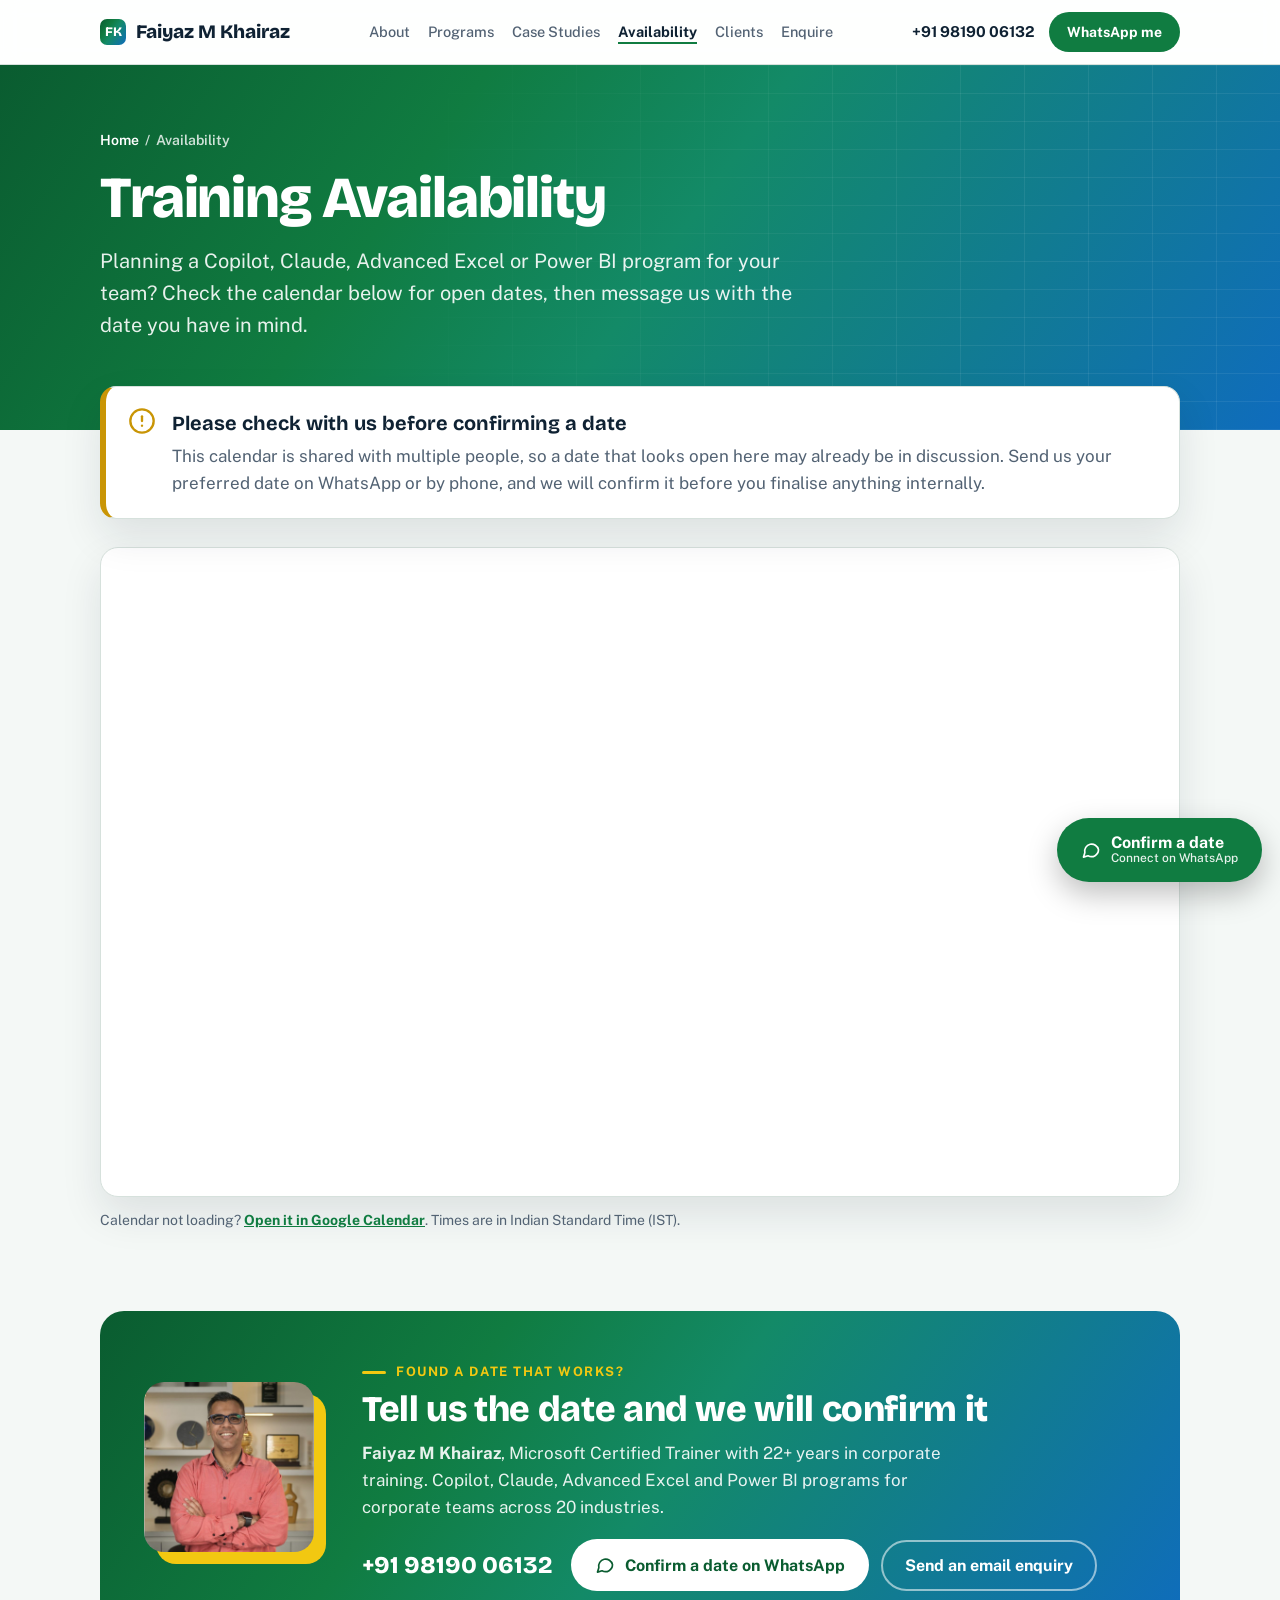
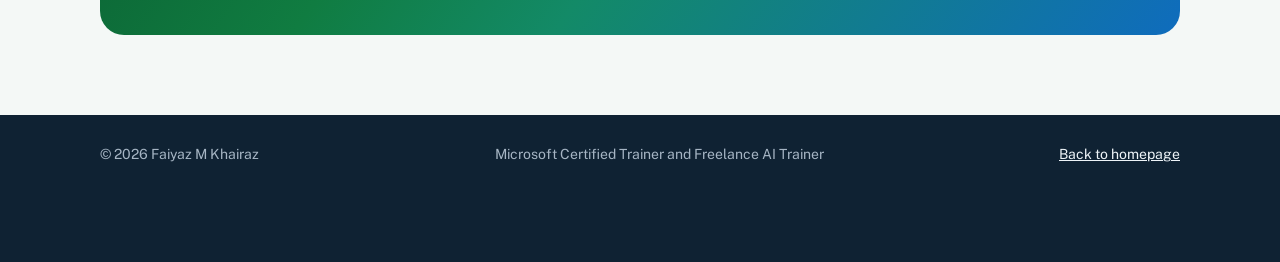
==== availability/index.html @ cca5ac5b "Add Training Availability page with embedded Google Calendar" ====
<!doctype html>
<html lang="en">
<head>
<meta charset="utf-8">
<meta name="viewport" content="width=device-width, initial-scale=1, viewport-fit=cover">
<title>Training Availability Calendar | Faiyaz M Khairaz</title>
<meta name="description" content="Check Faiyaz M Khairaz's training calendar for open dates for Copilot, Claude, Advanced Excel and Power BI corporate training, then confirm the date with us before finalising.">
<link rel="canonical" href="https://faiyazkhairaz.com/availability/">
<meta name="author" content="Faiyaz M Khairaz">
<meta name="theme-color" content="#107C41">
<meta property="og:type" content="website">
<meta property="og:site_name" content="Faiyaz M Khairaz">
<meta property="og:title" content="Training Availability Calendar | Faiyaz M Khairaz">
<meta property="og:description" content="See open dates for corporate training with Faiyaz M Khairaz, then confirm with us before finalising.">
<meta property="og:url" content="https://faiyazkhairaz.com/availability/">
<meta property="og:image" content="https://faiyazkhairaz.com/assets/img/og-image.jpg">
<meta property="og:locale" content="en_IN">
<meta name="twitter:card" content="summary_large_image">
<meta name="twitter:image" content="https://faiyazkhairaz.com/assets/img/og-image.jpg">
<link rel="icon" href="../assets/img/favicon.png">
<link rel="apple-touch-icon" href="../assets/img/favicon.png">
<link rel="preconnect" href="https://fonts.googleapis.com">
<link rel="preconnect" href="https://fonts.gstatic.com" crossorigin>
<link rel="stylesheet" href="https://fonts.googleapis.com/css2?family=Bricolage+Grotesque:opsz,wght@12..96,400;12..96,600;12..96,700;12..96,800&family=Public+Sans:wght@400;500;600;700&display=swap">
<link rel="stylesheet" href="../case-studies/case-studies.css">
<style>
/* Availability page only */
.notice{display:flex;gap:16px;align-items:flex-start;margin-top:-44px;position:relative;z-index:2;background:var(--surface);border:1px solid var(--line);border-left:6px solid var(--gold);border-radius:16px;padding:20px 22px;box-shadow:0 18px 40px color-mix(in srgb,var(--ink) 10%,transparent)}
.notice svg{flex:none;width:28px;height:28px;color:var(--gold)}
.notice b{display:block;font-family:var(--display);font-size:20px;margin-bottom:4px}
.notice p{color:var(--muted)}
.cal{margin-top:28px;background:#FFFFFF;border:1px solid var(--line);border-radius:18px;overflow:hidden;box-shadow:0 18px 40px color-mix(in srgb,var(--ink) 10%,transparent)}
.cal iframe{display:block;width:100%;height:clamp(520px,72vh,720px);border:0}
.cal-alt{margin-top:12px;font-size:14px;color:var(--muted)}
.cal-alt a{color:var(--green);font-weight:700}
</style>
</head>
<body>
<header class="top">
  <div class="wrap">
    <a class="mark" href="../index.html"><i>FK</i>Faiyaz M Khairaz</a>
    <nav class="nav" aria-label="Sections">
      <a href="../index.html#about">About</a>
      <a href="../index.html#programs">Programs</a>
      <a href="../case-studies/index.html">Case Studies</a>
      <a href="index.html" aria-current="page">Availability</a>
      <a href="../index.html#clients">Clients</a>
      <a href="../index.html#enquiry">Enquire</a>
    </nav>
    <div class="top-cta"><a class="tel" href="tel:+919819006132">+91 98190 06132</a><a class="btn btn-green" href="https://wa.me/919819006132?text=Hi%20Faiyaz%2C%20I%20checked%20your%20availability%20calendar%20and%20would%20like%20to%20confirm%20a%20training%20date." target="_blank" rel="noopener">WhatsApp me</a></div>
  </div>
</header>

<main>
<section class="cs-hero">
  <div class="wrap">
    <div>
      <nav class="crumbs" aria-label="Breadcrumb"><a href="../index.html">Home</a><span aria-hidden="true">/</span><span>Availability</span></nav>
      <h1>Training Availability</h1>
      <p class="intro">Planning a Copilot, Claude, Advanced Excel or Power BI program for your team? Check the calendar below for open dates, then message us with the date you have in mind.</p>
    </div>
  </div>
</section>

<section style="padding-top:0">
  <div class="wrap">
    <div class="notice" role="note">
      <svg viewBox="0 0 24 24" fill="none" stroke="currentColor" stroke-width="2" stroke-linecap="round" stroke-linejoin="round" aria-hidden="true"><circle cx="12" cy="12" r="10"/><path d="M12 8v4"/><path d="M12 16h.01"/></svg>
      <div>
        <b>Please check with us before confirming a date</b>
        <p>This calendar is shared with multiple people, so a date that looks open here may already be in discussion. Send us your preferred date on WhatsApp or by phone, and we will confirm it before you finalise anything internally.</p>
      </div>
    </div>

    <div class="cal">
      <iframe id="gcal" title="Faiyaz M Khairaz training calendar" loading="lazy"
        src="https://calendar.google.com/calendar/embed?src=1q6n3rqcsvnal63nr944qm4htc%40group.calendar.google.com&amp;ctz=Asia%2FKolkata&amp;mode=MONTH&amp;showTitle=0&amp;showPrint=0&amp;showCalendars=0&amp;showTz=0&amp;wkst=2"></iframe>
    </div>
    <p class="cal-alt">Calendar not loading? <a href="https://calendar.google.com/calendar/embed?src=1q6n3rqcsvnal63nr944qm4htc%40group.calendar.google.com&amp;ctz=Asia%2FKolkata" target="_blank" rel="noopener">Open it in Google Calendar</a>. Times are in Indian Standard Time (IST).</p>
  </div>
</section>

<section style="padding-top:0">
  <div class="wrap">
    <div class="cta">
      <div class="ph"><img src="../assets/img/faiyaz-m-khairaz-corporate-trainer.jpg" alt="Faiyaz M Khairaz" width="170" height="170"></div>
      <div>
        <span class="eyebrow">Found a date that works?</span>
        <h2>Tell us the date and we will confirm it</h2>
        <p><b>Faiyaz M Khairaz</b>, Microsoft Certified Trainer with 22+ years in corporate training. Copilot, Claude, Advanced Excel and Power BI programs for corporate teams across 20 industries.</p>
        <div class="row">
          <a class="phone" href="tel:+919819006132">+91 98190 06132</a>
          <a class="btn btn-white" href="https://wa.me/919819006132?text=Hi%20Faiyaz%2C%20I%20checked%20your%20availability%20calendar%20and%20would%20like%20to%20confirm%20a%20training%20date%3A%20" target="_blank" rel="noopener"><svg viewBox="0 0 24 24" fill="none" stroke="currentColor" stroke-width="2" stroke-linecap="round" stroke-linejoin="round" aria-hidden="true"><path d="M21 11.5a8.4 8.4 0 0 1-12.5 7.4L3 20.5l1.6-5.3A8.4 8.4 0 1 1 21 11.5z"/></svg>Confirm a date on WhatsApp</a>
          <a class="btn btn-outline-white" href="../index.html#enquiry">Send an email enquiry</a>
        </div>
      </div>
    </div>
  </div>
</section>
</main>

<footer>
  <div class="wrap">
    <span>&copy; 2026 Faiyaz M Khairaz</span>
    <span>Microsoft Certified Trainer and Freelance AI Trainer</span>
    <a href="../index.html">Back to homepage</a>
  </div>
</footer>
<a class="btn btn-green float" href="https://wa.me/919819006132?text=Hi%20Faiyaz%2C%20I%20checked%20your%20availability%20calendar%20and%20would%20like%20to%20confirm%20a%20training%20date%3A%20" target="_blank" rel="noopener"><svg viewBox="0 0 24 24" fill="none" stroke="currentColor" stroke-width="2" stroke-linecap="round" stroke-linejoin="round" aria-hidden="true"><path d="M21 11.5a8.4 8.4 0 0 1-12.5 7.4L3 20.5l1.6-5.3A8.4 8.4 0 1 1 21 11.5z"/></svg><span class="fl"><b>Confirm a date</b><small>Connect on WhatsApp</small></span></a>
<script>
// On phones the month grid is cramped, so show the agenda (list) view instead.
(function(){
  var f=document.getElementById('gcal');
  if(f && window.matchMedia('(max-width:640px)').matches){ f.src=f.src.replace('mode=MONTH','mode=AGENDA'); }
})();
</script>
</body>
</html>
---- case-studies/case-studies.css ----
/* Case studies for faiyazkhairaz.com. Same tokens, type and buttons as the homepage. */
:root{
  --ground:#F4F8F6; --surface:#FFFFFF; --ink:#0F2233; --muted:#526273; --line:#D6E1DC;
  --green:#107C41; --green-2:#21A366; --blue:#0F6CBD; --sky:#2899F5; --gold:#C99505; --gold-bright:#F2C811; --violet:#6A4FD0;
  --tint-green:#E3F3EA; --tint-blue:#E3EFFA; --tint-gold:#FBF2D3; --tint-violet:#ECE8FA;
  --hero:linear-gradient(125deg,#0A5C30 0%,#107C41 32%,#138A67 52%,#0F6CBD 100%);
  --band:#0F2233; --band-ink:#EEF4F8; --band-muted:#A6B5C4; --on-accent:#FFFFFF;
  --display:"Bricolage Grotesque","Avenir Next","Segoe UI",system-ui,sans-serif;
  --body:"Public Sans","Segoe UI",system-ui,-apple-system,sans-serif;
  --w:1160px;
}
@media (prefers-color-scheme: dark){:root:not([data-theme="light"]){
  --ground:#0B1520; --surface:#122030; --ink:#EAF2F7; --muted:#A3B3C2; --line:#24384A;
  --green:#2DBB72; --green-2:#3FD08A; --blue:#4BA3F0; --sky:#6DB8F7; --gold:#F2C811; --violet:#A28CF5;
  --tint-green:#123426; --tint-blue:#11283F; --tint-gold:#33290C; --tint-violet:#241D45;
  --band:#060D15; --on-accent:#06140C; color-scheme:dark}}
:root[data-theme="dark"]{
  --ground:#0B1520; --surface:#122030; --ink:#EAF2F7; --muted:#A3B3C2; --line:#24384A;
  --green:#2DBB72; --green-2:#3FD08A; --blue:#4BA3F0; --sky:#6DB8F7; --gold:#F2C811; --violet:#A28CF5;
  --tint-green:#123426; --tint-blue:#11283F; --tint-gold:#33290C; --tint-violet:#241D45;
  --band:#060D15; --on-accent:#06140C; color-scheme:dark}

*{box-sizing:border-box}
[hidden]{display:none!important}
html{scroll-behavior:smooth}
@media (prefers-reduced-motion: reduce){html{scroll-behavior:auto}*{transition:none!important}}
body{margin:0;background:var(--ground);color:var(--ink);font-family:var(--body);font-size:17px;line-height:1.6;-webkit-font-smoothing:antialiased}
.wrap{max-width:var(--w);margin:0 auto;padding-inline:clamp(16px,4vw,40px)}
h1,h2,h3{font-family:var(--display);line-height:1.08;margin:0;text-wrap:balance;letter-spacing:-0.01em}
h2{font-size:clamp(28px,3.6vw,40px);font-weight:800}
h3{font-size:20px;font-weight:700}
p{margin:0}
a{color:inherit}
img{max-width:100%;display:block}
:focus-visible{outline:3px solid var(--gold-bright);outline-offset:3px;border-radius:6px}
section{padding-block:clamp(48px,7vw,80px)}
.lead{color:var(--muted);max-width:62ch;font-size:18px}
.alt{background:var(--surface);border-block:1px solid var(--line)}
.eyebrow{display:inline-flex;align-items:center;gap:10px;font-size:13px;font-weight:700;letter-spacing:.12em;text-transform:uppercase;color:var(--green)}
.eyebrow::before{content:"";width:24px;height:3px;border-radius:2px;background:currentColor}

.btn{display:inline-flex;align-items:center;justify-content:center;gap:10px;font-family:var(--body);font-weight:700;font-size:16px;text-decoration:none;padding:14px 22px;border-radius:999px;border:2px solid transparent;cursor:pointer;transition:transform .15s ease,box-shadow .15s ease;line-height:1.2;min-height:48px}
.btn:hover{transform:translateY(-1px)}
.btn svg{width:20px;height:20px;flex:none}
.btn-green{background:var(--green);color:var(--on-accent)}
.btn-white{background:#FFFFFF;color:#0A5C30}
.btn-outline-white{border-color:rgba(255,255,255,.55);color:#FFFFFF;background:transparent}
.btn-outline-white:hover{border-color:#FFFFFF}
.btn-ghost{border-color:var(--line);color:var(--ink);background:var(--surface)}
.btn-ghost:hover{border-color:var(--ink)}

/* Header (as on the homepage) */
.top{position:sticky;top:0;z-index:40;background:color-mix(in srgb,var(--surface) 90%,transparent);backdrop-filter:blur(10px);border-bottom:1px solid var(--line)}
.top .wrap{display:flex;align-items:center;justify-content:space-between;gap:16px;padding-block:12px}
.mark{font-family:var(--display);font-weight:800;font-size:19px;text-decoration:none;white-space:nowrap;display:flex;align-items:center;gap:10px}
.mark i{width:26px;height:26px;border-radius:7px;background:var(--hero);display:inline-grid;place-items:center;color:#fff;font-style:normal;font-size:13px;font-weight:800}
.nav{display:flex;gap:18px;font-size:14.5px;font-weight:500}
.nav a{text-decoration:none;color:var(--muted);white-space:nowrap}
.nav a:hover,.nav a[aria-current="page"]{color:var(--ink)}
.nav a[aria-current="page"]{font-weight:700;box-shadow:inset 0 -2px 0 var(--green)}
.top-cta{display:flex;align-items:center;gap:14px}
.tel{font-weight:700;font-size:15px;text-decoration:none;color:var(--ink);white-space:nowrap}
.top .btn{padding:9px 16px;font-size:14px;min-height:40px}
@media (max-width:900px){.nav{display:none}}
@media (max-width:520px){.tel{display:none}}

/* Hero band */
.cs-hero{background:var(--hero);color:#fff;position:relative;overflow:hidden;padding-block:clamp(36px,5vw,64px) clamp(64px,7vw,96px)}
.cs-hero::before{content:"";position:absolute;inset:0;background-image:linear-gradient(rgba(255,255,255,.07) 1px,transparent 1px),linear-gradient(90deg,rgba(255,255,255,.07) 1px,transparent 1px);background-size:64px 28px;mask-image:linear-gradient(100deg,transparent 30%,#000 75%);pointer-events:none}
.cs-hero .wrap{position:relative;display:grid;grid-template-columns:minmax(0,1fr) auto;gap:24px 48px;align-items:center}
.crumbs{display:flex;flex-wrap:wrap;gap:6px;font-size:14px;font-weight:600;color:rgba(255,255,255,.8);margin-bottom:18px}
.crumbs a{color:#fff;text-decoration:none}
.crumbs a:hover{text-decoration:underline}
.tags{display:flex;flex-wrap:wrap;gap:8px;margin-bottom:16px}
.tag{display:inline-flex;align-items:center;gap:6px;padding:5px 12px;border-radius:999px;font-size:13px;font-weight:700;letter-spacing:.04em;background:rgba(255,255,255,.14);border:1px solid rgba(255,255,255,.28);color:#fff}
.tag.gold{background:var(--gold-bright);border-color:transparent;color:#2A2000}
.cs-hero h1{font-size:clamp(34px,5vw,58px);font-weight:800;letter-spacing:-0.02em;line-height:1.02;max-width:20ch}
.cs-hero .intro{margin-top:16px;font-size:clamp(17px,1.8vw,20px);color:rgba(255,255,255,.9);max-width:58ch}
.conf{display:inline-flex;align-items:center;gap:10px;margin-top:22px;padding:9px 14px;border-radius:12px;background:rgba(6,20,12,.28);border:1px solid rgba(255,255,255,.25);font-weight:600;font-size:15px}
.conf svg{flex:none;color:var(--gold-bright)}
.prod{margin:0;display:flex;flex-direction:column;align-items:center;gap:10px}
.prod img{width:clamp(130px,15vw,200px);height:auto;filter:drop-shadow(0 18px 36px rgba(0,0,0,.3))}
.prod figcaption{font-size:13px;font-weight:700;letter-spacing:.1em;text-transform:uppercase;color:rgba(255,255,255,.9)}
@media (max-width:760px){.cs-hero .wrap{grid-template-columns:1fr}.prod{order:-1;flex-direction:row}.prod img{width:52px}.prod figcaption{font-size:12px}}

/* Key numbers */
.facts{display:grid;grid-template-columns:repeat(auto-fit,minmax(180px,1fr));gap:14px;margin-top:-44px;position:relative;z-index:2}
.fact{background:var(--surface);border:1px solid var(--line);border-radius:14px;padding:18px 20px;box-shadow:0 18px 40px color-mix(in srgb,var(--ink) 10%,transparent)}
.fact b{display:block;font-family:var(--display);font-size:clamp(26px,3vw,34px);font-weight:800;letter-spacing:-0.02em;line-height:1.05;color:var(--green);font-variant-numeric:tabular-nums}
.fact span{display:block;margin-top:4px;font-size:15px;color:var(--muted);line-height:1.35}

/* In-page video */
.video-wrap{margin-top:32px}
.video{position:relative;aspect-ratio:16/9;border-radius:18px;overflow:hidden;background:var(--band);box-shadow:0 18px 40px color-mix(in srgb,var(--ink) 14%,transparent)}
.video button{all:unset;cursor:pointer;position:absolute;inset:0;display:block}
.video img{width:100%;height:100%;object-fit:cover}
.video .play{position:absolute;left:50%;top:50%;transform:translate(-50%,-50%);width:88px;height:88px;border-radius:50%;background:var(--gold-bright);display:grid;place-items:center;box-shadow:0 14px 40px rgba(0,0,0,.35);transition:transform .2s}
.video .play::before{content:"";margin-left:7px;border-style:solid;border-width:17px 0 17px 28px;border-color:transparent transparent transparent #2A2000}
.video button:hover .play,.video button:focus-visible .play{transform:translate(-50%,-50%) scale(1.08)}
.video .label{position:absolute;left:18px;top:16px;padding:6px 12px;border-radius:999px;background:rgba(6,13,21,.75);color:#fff;font-weight:700;font-size:14px}
.video iframe{position:absolute;inset:0;width:100%;height:100%;border:0}
@media (max-width:640px){.video .play{width:64px;height:64px}.video .play::before{border-width:12px 0 12px 20px}}

/* Content blocks */
.split{display:grid;grid-template-columns:minmax(0,.9fr) minmax(0,1.1fr);gap:24px 56px;align-items:start}
.split h2{margin-top:10px}
.split ul{margin:0;padding-left:20px;display:grid;gap:12px}
.split p+p{margin-top:12px}
@media (max-width:860px){.split{grid-template-columns:1fr}}
.sec-head{display:grid;gap:12px;margin-bottom:28px}

.steps{display:grid;grid-template-columns:repeat(auto-fit,minmax(230px,1fr));gap:16px;list-style:none;padding:0;margin:0;counter-reset:s}
.steps li{background:var(--surface);border:1px solid var(--line);border-radius:16px;padding:22px;counter-increment:s}
.steps li::before{content:counter(s,decimal-leading-zero);display:block;font-family:var(--display);font-weight:800;font-size:28px;color:var(--green);margin-bottom:6px}
.steps h3{font-size:18px;margin-bottom:6px}
.steps p{color:var(--muted);font-size:15px}

.depts{display:grid;grid-template-columns:repeat(auto-fit,minmax(240px,1fr));gap:16px}
.dept{--pc:var(--green);--pt:var(--tint-green);background:var(--surface);border:1px solid var(--line);border-top:6px solid var(--pc);border-radius:16px;padding:22px;display:flex;flex-direction:column;gap:12px}
.dept[data-c="blue"]{--pc:var(--blue);--pt:var(--tint-blue)}
.dept[data-c="violet"]{--pc:var(--violet);--pt:var(--tint-violet)}
.dept[data-c="gold"]{--pc:var(--gold);--pt:var(--tint-gold)}
.dept .ic{width:44px;height:44px;border-radius:12px;display:grid;place-items:center;background:var(--pt);color:var(--pc)}
.dept ul{margin:0;padding-left:18px;display:grid;gap:8px;font-size:15.5px}
.across{margin-top:16px;border-radius:16px;padding:18px 22px;background:var(--band);color:var(--band-ink);display:flex;gap:14px;align-items:center}
.across svg{flex:none;color:var(--gold-bright)}
.across b{color:#fff}

.lic{display:grid;grid-template-columns:repeat(auto-fit,minmax(280px,1fr));gap:16px}
.lic > div{background:var(--surface);border:1px solid var(--line);border-radius:16px;padding:24px}
.lic .chip{display:inline-block;font-size:12px;font-weight:800;letter-spacing:.08em;text-transform:uppercase;padding:4px 10px;border-radius:999px;background:var(--tint-green);color:var(--green);margin-bottom:10px}
.lic .prem .chip{background:var(--gold-bright);color:#2A2000}
.lic h3{margin-bottom:8px}
.lic ul{margin:0;padding-left:18px;display:grid;gap:8px}

.gal{display:grid;grid-template-columns:repeat(auto-fit,minmax(230px,1fr));gap:12px}
.gal img{width:100%;height:auto;aspect-ratio:4/3;object-fit:cover;border-radius:14px}

.wins{display:grid;grid-template-columns:repeat(auto-fit,minmax(230px,1fr));gap:16px;list-style:none;padding:0;margin:0}
.wins li{background:var(--surface);border:1px solid var(--line);border-left:4px solid var(--green);border-radius:12px;padding:16px 18px}
.wins b{display:block;margin-bottom:2px}
.wins span{color:var(--muted);font-size:15px}

/* Contact block */
.cta{background:var(--hero);color:#fff;border-radius:24px;padding:clamp(24px,4vw,44px);display:grid;grid-template-columns:auto minmax(0,1fr);gap:24px 36px;align-items:center}
.cta .ph{position:relative;margin:0 12px 12px 0}
.cta .ph::before{content:"";position:absolute;inset:12px -12px -12px 12px;background:var(--gold-bright);border-radius:20px}
.cta .ph img{position:relative;width:170px;height:170px;object-fit:cover;border-radius:20px}
.cta h2{font-size:clamp(26px,3.2vw,36px);margin:8px 0 10px}
.cta p{color:rgba(255,255,255,.9);max-width:58ch;margin-bottom:18px}
.cta .eyebrow{color:var(--gold-bright)}
.cta .row{display:flex;flex-wrap:wrap;gap:12px;align-items:center}
.cta .phone{font-family:var(--display);font-weight:800;font-size:24px;color:#fff;text-decoration:none;margin-right:6px}
@media (max-width:640px){.cta{grid-template-columns:1fr}.cta .ph img{width:120px;height:120px}}

/* Case study cards (listing page and homepage) */
.filters{display:flex;flex-wrap:wrap;gap:8px;margin-bottom:12px}
.filters button{appearance:none;font:inherit;font-size:14px;font-weight:600;padding:8px 14px;border-radius:999px;border:1px solid var(--line);background:var(--surface);color:var(--ink);cursor:pointer;min-height:40px}
.filters button[aria-pressed="true"]{background:var(--green);border-color:var(--green);color:var(--on-accent)}
.filters .lbl{align-self:center;font-size:13px;font-weight:700;letter-spacing:.08em;text-transform:uppercase;color:var(--muted);margin-right:4px}
.cards{display:grid;grid-template-columns:repeat(auto-fill,minmax(320px,1fr));gap:20px;margin-top:24px}
.card{display:flex;flex-direction:column;background:var(--surface);border:1px solid var(--line);border-radius:18px;overflow:hidden;text-decoration:none;transition:transform .15s ease,box-shadow .15s ease}
.card:hover{transform:translateY(-3px);box-shadow:0 14px 30px color-mix(in srgb,var(--ink) 12%,transparent)}
.card img{width:100%;height:auto;aspect-ratio:16/9;object-fit:cover}
.card .in{padding:18px 20px 20px;display:flex;flex-direction:column;gap:8px;flex:1}
.card .kind{display:flex;align-items:center;gap:8px;font-size:12px;font-weight:800;letter-spacing:.1em;text-transform:uppercase;color:var(--green)}
.card .kind img{width:20px;height:auto;aspect-ratio:auto}
.card h3{font-size:20px}
.card p{color:var(--muted);font-size:15px}
.card .meta{margin-top:auto;padding-top:12px;border-top:1px solid var(--line);display:flex;flex-wrap:wrap;gap:6px 14px;font-size:13.5px;font-weight:600;color:var(--muted)}
.card .go{color:var(--green);font-weight:700}
.empty{margin-top:24px;color:var(--muted)}

footer{background:var(--band);color:var(--band-muted);font-size:14px;padding-block:28px 96px}
footer .wrap{display:flex;flex-wrap:wrap;gap:8px 24px;justify-content:space-between}
footer a{color:var(--band-ink)}
.float{position:fixed;right:18px;bottom:18px;z-index:50;box-shadow:0 12px 30px rgba(0,0,0,.25)}
.float .fl{display:flex;flex-direction:column;line-height:1.15;text-align:left}
.float small{font-weight:500;font-size:12px;opacity:.9}
@media (max-width:520px){.float .fl small{display:none}}
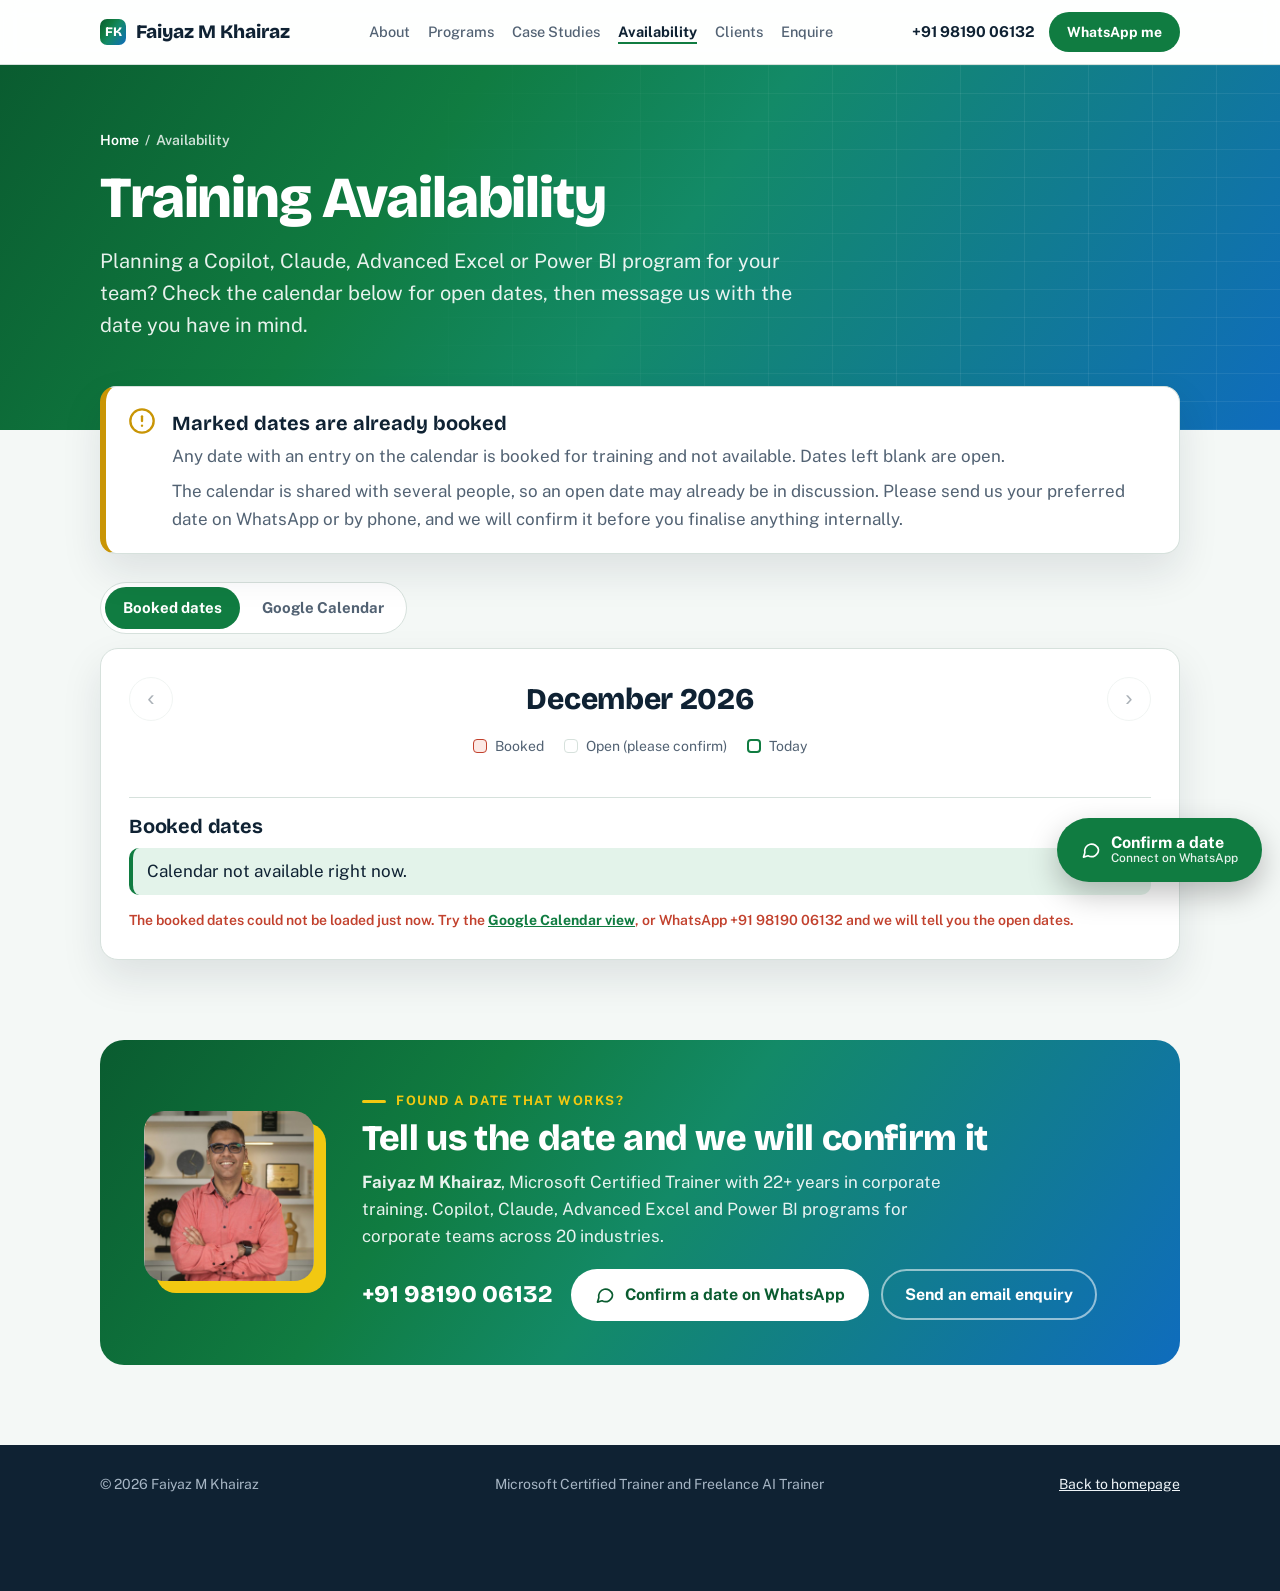
==== commit 4d5394d3: "Availability page: booked-dates note and own calendar view that works where Google is blocked Co-Aut" ====
--- a/availability/index.html
+++ b/availability/index.html
@@ -29,10 +29,66 @@
 .notice svg{flex:none;width:28px;height:28px;color:var(--gold)}
 .notice b{display:block;font-family:var(--display);font-size:20px;margin-bottom:4px}
 .notice p{color:var(--muted)}
-.cal{margin-top:28px;background:#FFFFFF;border:1px solid var(--line);border-radius:18px;overflow:hidden;box-shadow:0 18px 40px color-mix(in srgb,var(--ink) 10%,transparent)}
+.notice p+p{margin-top:8px}
+.cal{background:#FFFFFF;border:1px solid var(--line);border-radius:18px;overflow:hidden;box-shadow:0 18px 40px color-mix(in srgb,var(--ink) 10%,transparent)}
 .cal iframe{display:block;width:100%;height:clamp(520px,72vh,720px);border:0}
 .cal-alt{margin-top:12px;font-size:14px;color:var(--muted)}
-.cal-alt a{color:var(--green);font-weight:700}
+.cal-alt a,.av-msg a{color:var(--green);font-weight:700}
+
+/* Booked colour */
+:root{--busy:#C2412D;--tint-busy:#FCE9E5}
+@media (prefers-color-scheme: dark){:root:not([data-theme="light"]){--busy:#FF8A73;--tint-busy:#3A1D18}}
+:root[data-theme="dark"]{--busy:#FF8A73;--tint-busy:#3A1D18}
+
+/* View switch */
+.tabs{display:inline-flex;gap:4px;margin-top:28px;margin-bottom:14px;padding:4px;background:var(--surface);border:1px solid var(--line);border-radius:999px;max-width:100%}
+.tabs button{font:700 15px/1 var(--body);color:var(--muted);background:none;border:0;border-radius:999px;padding:11px 18px;cursor:pointer;min-height:42px}
+.tabs button[aria-selected="true"]{background:var(--green);color:var(--on-accent)}
+.tabs button:focus-visible{outline:3px solid var(--sky);outline-offset:2px}
+
+/* Own calendar */
+.av{background:var(--surface);border:1px solid var(--line);border-radius:18px;padding:clamp(16px,3vw,28px);box-shadow:0 18px 40px color-mix(in srgb,var(--ink) 10%,transparent)}
+.av-head{display:flex;align-items:center;justify-content:space-between;gap:12px}
+.av-head h2{font-family:var(--display);font-size:clamp(22px,3vw,30px);margin:0;text-align:center;flex:1}
+.av-nav{width:44px;height:44px;flex:none;border-radius:50%;border:1px solid var(--line);background:var(--surface);color:var(--ink);font-size:22px;line-height:1;cursor:pointer;display:grid;place-items:center}
+.av-nav:disabled{opacity:.35;cursor:default}
+.av-nav:not(:disabled):hover{border-color:var(--green);color:var(--green)}
+.legend{display:flex;flex-wrap:wrap;justify-content:center;gap:8px 20px;margin:14px 0 18px;font-size:14px;color:var(--muted)}
+.legend span{display:inline-flex;align-items:center;gap:8px}
+.sw{width:14px;height:14px;border-radius:4px;display:inline-block;border:1px solid var(--line)}
+.sw-busy{background:var(--tint-busy);border-color:var(--busy)}
+.sw-open{background:var(--surface)}
+.sw-today{background:var(--surface);border:2px solid var(--green)}
+.grid{display:grid;grid-template-columns:repeat(7,minmax(0,1fr));gap:6px}
+.dow{font-size:12px;font-weight:700;letter-spacing:.08em;text-transform:uppercase;color:var(--muted);text-align:center;padding-bottom:4px}
+.day{min-height:92px;border:1px solid var(--line);border-radius:10px;padding:6px;display:flex;flex-direction:column;gap:4px;min-width:0;background:var(--surface)}
+.day.blank{border:0;background:none}
+.day .n{font-weight:700;font-size:14px}
+.day.past{opacity:.45}
+.day.today{border:2px solid var(--green)}
+.day.busy{background:var(--tint-busy);border-color:color-mix(in srgb,var(--busy) 45%,transparent)}
+.day.busy .n{color:var(--busy)}
+.chip{font-size:12px;line-height:1.25;font-weight:600;color:var(--ink);background:var(--surface);border-left:3px solid var(--busy);border-radius:4px;padding:3px 5px;white-space:nowrap;overflow:hidden;text-overflow:ellipsis}
+.more{font-size:12px;color:var(--muted);font-weight:600}
+.av-list{margin-top:22px;border-top:1px solid var(--line);padding-top:18px}
+.av-list h3{font-family:var(--display);font-size:20px;margin:0 0 10px}
+.av-list ul{list-style:none;margin:0;padding:0;display:grid;gap:8px}
+.av-list li{display:grid;grid-template-columns:minmax(120px,auto) 1fr;gap:4px 16px;padding:10px 14px;border-radius:10px;background:var(--tint-busy);border-left:4px solid var(--busy)}
+.av-list li b{color:var(--busy)}
+.av-list li small{display:block;color:var(--muted);font-size:13px}
+.av-list .none{background:var(--tint-green);border-left-color:var(--green);display:block}
+.av-msg{margin-top:14px;font-size:14px;color:var(--muted)}
+.av-msg.err{color:var(--busy);font-weight:600}
+@media (max-width:640px){
+  .day{min-height:48px;padding:4px;align-items:center;justify-content:flex-start}
+  .day .n{font-size:13px}
+  .chip,.more{display:none}
+  .day.busy::after{content:"";width:6px;height:6px;border-radius:50%;background:var(--busy)}
+  .dow{font-size:11px;letter-spacing:0}
+  .av-list li{grid-template-columns:1fr}
+  .tabs{display:flex}
+  .tabs button{flex:1;padding:11px 10px;font-size:14px}
+}
 </style>
 </head>
 <body>
@@ -67,16 +123,45 @@
     <div class="notice" role="note">
       <svg viewBox="0 0 24 24" fill="none" stroke="currentColor" stroke-width="2" stroke-linecap="round" stroke-linejoin="round" aria-hidden="true"><circle cx="12" cy="12" r="10"/><path d="M12 8v4"/><path d="M12 16h.01"/></svg>
       <div>
-        <b>Please check with us before confirming a date</b>
-        <p>This calendar is shared with multiple people, so a date that looks open here may already be in discussion. Send us your preferred date on WhatsApp or by phone, and we will confirm it before you finalise anything internally.</p>
+        <b>Marked dates are already booked</b>
+        <p>Any date with an entry on the calendar is booked for training and not available. Dates left blank are open.</p>
+        <p>The calendar is shared with several people, so an open date may already be in discussion. Please send us your preferred date on WhatsApp or by phone, and we will confirm it before you finalise anything internally.</p>
       </div>
     </div>
 
-    <div class="cal">
-      <iframe id="gcal" title="Faiyaz M Khairaz training calendar" loading="lazy"
-        src="https://calendar.google.com/calendar/embed?src=1q6n3rqcsvnal63nr944qm4htc%40group.calendar.google.com&amp;ctz=Asia%2FKolkata&amp;mode=MONTH&amp;showTitle=0&amp;showPrint=0&amp;showCalendars=0&amp;showTz=0&amp;wkst=2"></iframe>
-    </div>
-    <p class="cal-alt">Calendar not loading? <a href="https://calendar.google.com/calendar/embed?src=1q6n3rqcsvnal63nr944qm4htc%40group.calendar.google.com&amp;ctz=Asia%2FKolkata" target="_blank" rel="noopener">Open it in Google Calendar</a>. Times are in Indian Standard Time (IST).</p>
+    <div class="tabs" role="tablist" aria-label="Choose a calendar view">
+      <button type="button" role="tab" id="tab-own" aria-selected="true" aria-controls="panel-own">Booked dates</button>
+      <button type="button" role="tab" id="tab-google" aria-selected="false" aria-controls="panel-google" tabindex="-1">Google Calendar</button>
+    </div>
+
+    <div id="panel-own" role="tabpanel" aria-labelledby="tab-own">
+      <div class="av">
+        <div class="av-head">
+          <button type="button" class="av-nav" id="av-prev" aria-label="Previous month">&#8249;</button>
+          <h2 id="av-month" aria-live="polite">&nbsp;</h2>
+          <button type="button" class="av-nav" id="av-next" aria-label="Next month">&#8250;</button>
+        </div>
+        <div class="legend" aria-hidden="true">
+          <span><i class="sw sw-busy"></i>Booked</span>
+          <span><i class="sw sw-open"></i>Open (please confirm)</span>
+          <span><i class="sw sw-today"></i>Today</span>
+        </div>
+        <div class="grid" id="av-grid"></div>
+        <div class="av-list">
+          <h3 id="av-list-h">Booked dates</h3>
+          <ul id="av-list"><li class="none">Loading the calendar…</li></ul>
+        </div>
+        <p class="av-msg" id="av-msg">Loading the calendar…</p>
+      </div>
+    </div>
+
+    <div id="panel-google" role="tabpanel" aria-labelledby="tab-google" hidden>
+      <div class="cal">
+        <iframe id="gcal" title="Faiyaz M Khairaz training calendar in Google Calendar"
+          data-src="https://calendar.google.com/calendar/embed?src=1q6n3rqcsvnal63nr944qm4htc%40group.calendar.google.com&amp;ctz=Asia%2FKolkata&amp;mode=MONTH&amp;showTitle=0&amp;showPrint=0&amp;showCalendars=0&amp;showTz=0&amp;wkst=2"></iframe>
+      </div>
+      <p class="cal-alt">Google Calendar not loading? Some office networks block Google, so use the <a href="#" id="back-own">Booked dates</a> view, which works everywhere. Times are in Indian Standard Time (IST).</p>
+    </div>
   </div>
 </section>
 
@@ -108,10 +193,124 @@
 </footer>
 <a class="btn btn-green float" href="https://wa.me/919819006132?text=Hi%20Faiyaz%2C%20I%20checked%20your%20availability%20calendar%20and%20would%20like%20to%20confirm%20a%20training%20date%3A%20" target="_blank" rel="noopener"><svg viewBox="0 0 24 24" fill="none" stroke="currentColor" stroke-width="2" stroke-linecap="round" stroke-linejoin="round" aria-hidden="true"><path d="M21 11.5a8.4 8.4 0 0 1-12.5 7.4L3 20.5l1.6-5.3A8.4 8.4 0 1 1 21 11.5z"/></svg><span class="fl"><b>Confirm a date</b><small>Connect on WhatsApp</small></span></a>
 <script>
-// On phones the month grid is cramped, so show the agenda (list) view instead.
 (function(){
-  var f=document.getElementById('gcal');
-  if(f && window.matchMedia('(max-width:640px)').matches){ f.src=f.src.replace('mode=MONTH','mode=AGENDA'); }
+  /* ---------- Tabs: "Booked dates" (from this website) and Google Calendar ---------- */
+  var tabs=[document.getElementById('tab-own'),document.getElementById('tab-google')];
+  var panels=[document.getElementById('panel-own'),document.getElementById('panel-google')];
+  var gcal=document.getElementById('gcal');
+  function show(k){
+    tabs.forEach(function(t,i){var on=i===k;t.setAttribute('aria-selected',on);t.tabIndex=on?0:-1;panels[i].hidden=!on;});
+    if(k===1&&!gcal.src){
+      var src=gcal.getAttribute('data-src');
+      // On phones the month grid is cramped, so Google shows its agenda (list) view.
+      if(window.matchMedia('(max-width:640px)').matches) src=src.replace('mode=MONTH','mode=AGENDA');
+      gcal.src=src;
+    }
+  }
+  tabs.forEach(function(t,i){
+    t.addEventListener('click',function(){show(i);});
+    t.addEventListener('keydown',function(e){if(e.key==='ArrowRight'||e.key==='ArrowLeft'){var k=1-i;show(k);tabs[k].focus();}});
+  });
+  document.getElementById('back-own').addEventListener('click',function(e){e.preventDefault();show(0);tabs[0].focus();});
+
+  /* ---------- Booked dates, read live from the calendar by calendar-feed.php ---------- */
+  var FEED='calendar-feed.php';
+  var MONTHS=['January','February','March','April','May','June','July','August','September','October','November','December'];
+  var DOW=['Mon','Tue','Wed','Thu','Fri','Sat','Sun'];
+  var grid=document.getElementById('av-grid'),title=document.getElementById('av-month');
+  var list=document.getElementById('av-list'),listH=document.getElementById('av-list-h'),msg=document.getElementById('av-msg');
+  var prev=document.getElementById('av-prev'),next=document.getElementById('av-next');
+  var byDay={},events=[],minM,maxM,view,loaded=false;
+
+  function todayIST(){return new Intl.DateTimeFormat('en-CA',{timeZone:'Asia/Kolkata',year:'numeric',month:'2-digit',day:'2-digit'}).format(new Date());}
+  function ym(s){return {y:+s.slice(0,4),m:+s.slice(5,7)-1};}
+  function idx(o){return o.y*12+o.m;}
+  function pad(n){return (n<10?'0':'')+n;}
+  function iso(y,m,d){return y+'-'+pad(m+1)+'-'+pad(d);}
+  function nice(s){var p=ym(s);return (+s.slice(8,10))+' '+MONTHS[p.m].slice(0,3)+' '+p.y;}
+  function weekday(s){return DOW[(new Date(Date.UTC(+s.slice(0,4),+s.slice(5,7)-1,+s.slice(8,10))).getUTCDay()+6)%7];}
+  function el(tag,cls,text){var e=document.createElement(tag);if(cls)e.className=cls;if(text!=null)e.textContent=text;return e;}
+
+  function index(evs){
+    byDay={};
+    evs.forEach(function(ev){
+      var d=new Date(ev.start+'T00:00:00Z'),end=new Date(ev.end+'T00:00:00Z'),guard=0;
+      while(d<=end&&guard++<400){
+        var k=d.toISOString().slice(0,10);
+        (byDay[k]=byDay[k]||[]).push(ev);
+        d.setUTCDate(d.getUTCDate()+1);
+      }
+    });
+  }
+
+  function render(){
+    var y=view.y,m=view.m,today=todayIST();
+    title.textContent=MONTHS[m]+' '+y;
+    prev.disabled=idx(view)<=minM; next.disabled=idx(view)>=maxM;
+    grid.textContent='';
+    DOW.forEach(function(d){grid.appendChild(el('div','dow',d));});
+    var first=(new Date(Date.UTC(y,m,1)).getUTCDay()+6)%7,days=new Date(Date.UTC(y,m+1,0)).getUTCDate();
+    for(var b=0;b<first;b++)grid.appendChild(el('div','day blank'));
+    for(var d=1;d<=days;d++){
+      var k=iso(y,m,d),evs=byDay[k]||[],c=el('div','day');
+      if(k<today)c.classList.add('past');
+      if(k===today)c.classList.add('today');
+      if(evs.length)c.classList.add('busy');
+      c.appendChild(el('span','n',d));
+      evs.slice(0,2).forEach(function(ev){var ch=el('span','chip',ev.title);ch.title=ev.title+(ev.time?' · '+ev.time:'');c.appendChild(ch);});
+      if(evs.length>2)c.appendChild(el('span','more','+'+(evs.length-2)+' more'));
+      c.setAttribute('aria-label',d+' '+MONTHS[m]+(evs.length?': booked, '+evs.map(function(e){return e.title;}).join(', '):': open'));
+      grid.appendChild(c);
+    }
+    // List of bookings in this month
+    listH.textContent='Booked in '+MONTHS[m]+' '+y;
+    list.textContent='';
+    var from=iso(y,m,1),to=iso(y,m,days);
+    var inMonth=events.filter(function(ev){return ev.end>=from&&ev.start<=to;});
+    if(!inMonth.length){list.appendChild(el('li','none','No bookings yet in '+MONTHS[m]+'. All dates are open, subject to confirmation.'));return;}
+    inMonth.forEach(function(ev){
+      var li=el('li'),when=el('b',null,ev.start===ev.end?weekday(ev.start)+', '+nice(ev.start):nice(ev.start)+' – '+nice(ev.end));
+      var what=el('span',null,ev.title);
+      if(ev.time)what.appendChild(el('small',null,ev.time+' IST'));
+      li.appendChild(when);li.appendChild(what);list.appendChild(li);
+    });
+  }
+
+  function load(){
+    fetch(FEED,{cache:'no-store',headers:{'Accept':'application/json'}})
+      .then(function(r){return r.json();})
+      .then(function(data){
+        if(!data||!data.ok)throw new Error('no data');
+        events=data.events||[];index(events);
+        var t=ym(todayIST());
+        minM=idx(ym(data.from));maxM=idx(ym(data.until));
+        if(!loaded){view=t;loaded=true;}
+        if(idx(view)<minM)view=ym(data.from);
+        if(idx(view)>maxM)view=ym(data.until);
+        render();
+        var u=new Date(data.updated);
+        msg.className='av-msg';
+        msg.textContent='Live from Faiyaz’s training calendar. Last checked '+u.toLocaleTimeString('en-IN',{timeZone:'Asia/Kolkata',hour:'numeric',minute:'2-digit'})+' IST'+(data.stale?' (showing the last saved copy)':'')+'.';
+      })
+      .catch(function(){
+        if(loaded)return; // keep showing the last good data
+        msg.className='av-msg err';
+        msg.textContent='';
+        msg.append('The booked dates could not be loaded just now. Try the ');
+        var a=el('a',null,'Google Calendar view');a.href='#';a.addEventListener('click',function(e){e.preventDefault();show(1);});
+        msg.append(a,', or WhatsApp +91 98190 06132 and we will tell you the open dates.');
+        list.textContent='';list.appendChild(el('li','none','Calendar not available right now.'));
+        title.textContent=MONTHS[ym(todayIST()).m]+' '+ym(todayIST()).y;prev.disabled=next.disabled=true;
+      });
+  }
+
+  prev.addEventListener('click',function(){if(idx(view)>minM){view=view.m===0?{y:view.y-1,m:11}:{y:view.y,m:view.m-1};render();}});
+  next.addEventListener('click',function(){if(idx(view)<maxM){view=view.m===11?{y:view.y+1,m:0}:{y:view.y,m:view.m+1};render();}});
+
+  load();
+  // Keep it live while the page is open: check for calendar changes every 5 minutes.
+  setInterval(function(){if(!document.hidden)load();},300000);
+  document.addEventListener('visibilitychange',function(){if(!document.hidden&&loaded)load();});
 })();
 </script>
 </body>
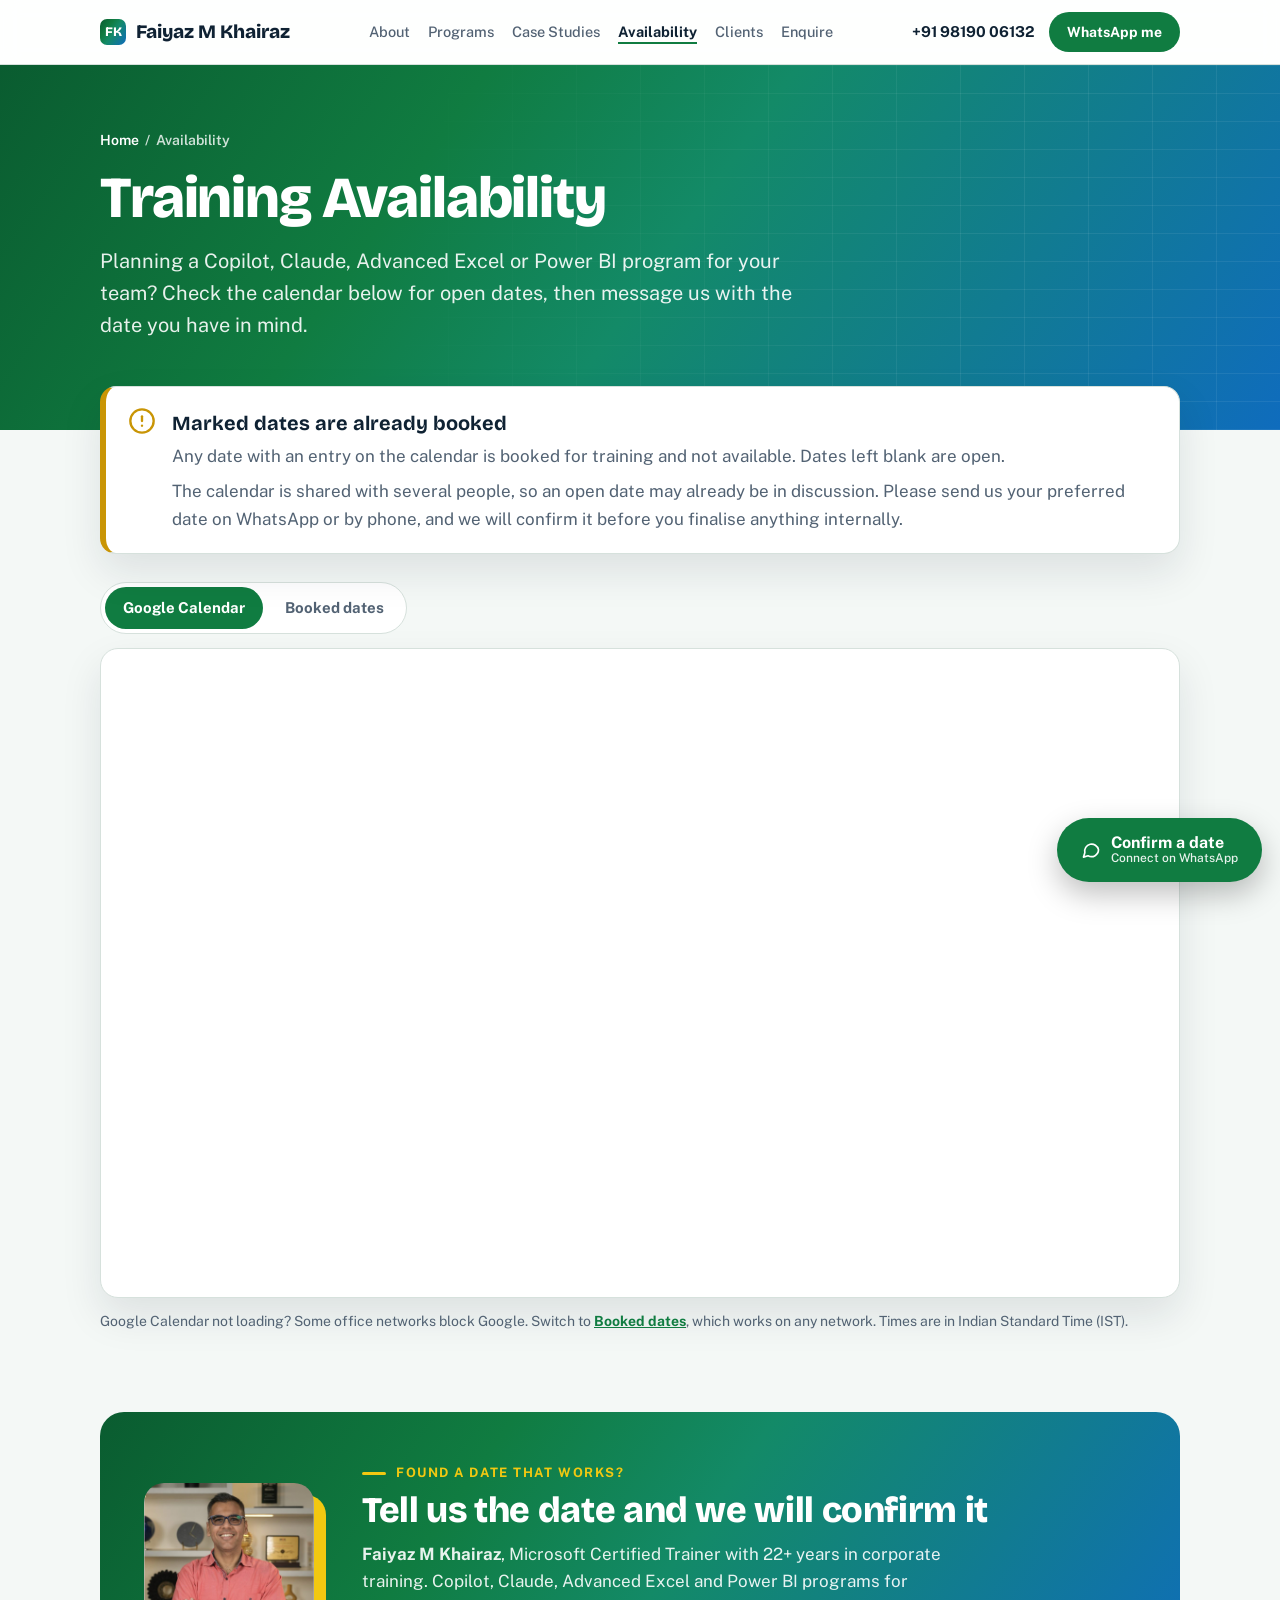
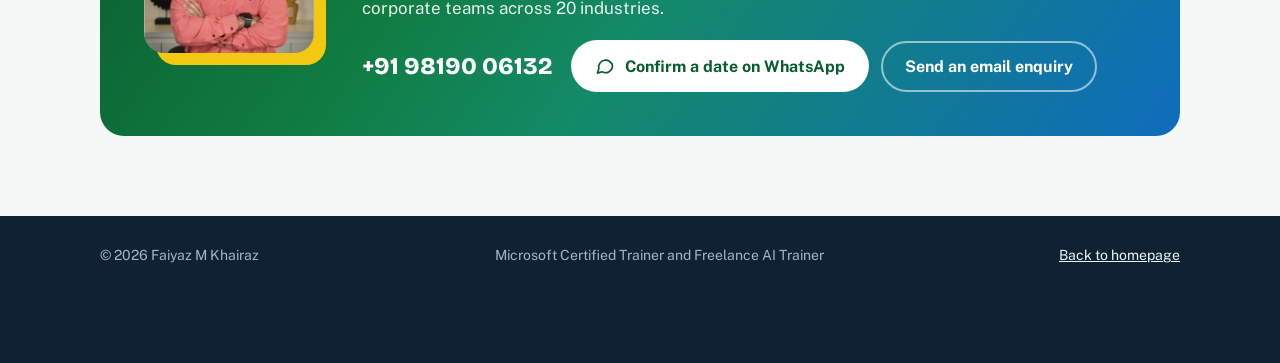
==== commit 94af66bf: "Availability: Google Calendar as default tab; PHP 7.0 compatible feed Co-Authored-By: Claude Opus 5." ====
--- a/availability/index.html
+++ b/availability/index.html
@@ -130,11 +130,11 @@
     </div>
 
     <div class="tabs" role="tablist" aria-label="Choose a calendar view">
-      <button type="button" role="tab" id="tab-own" aria-selected="true" aria-controls="panel-own">Booked dates</button>
-      <button type="button" role="tab" id="tab-google" aria-selected="false" aria-controls="panel-google" tabindex="-1">Google Calendar</button>
-    </div>
-
-    <div id="panel-own" role="tabpanel" aria-labelledby="tab-own">
+      <button type="button" role="tab" id="tab-google" aria-selected="true" aria-controls="panel-google">Google Calendar</button>
+      <button type="button" role="tab" id="tab-own" aria-selected="false" aria-controls="panel-own" tabindex="-1">Booked dates</button>
+    </div>
+
+    <div id="panel-own" role="tabpanel" aria-labelledby="tab-own" hidden>
       <div class="av">
         <div class="av-head">
           <button type="button" class="av-nav" id="av-prev" aria-label="Previous month">&#8249;</button>
@@ -155,12 +155,12 @@
       </div>
     </div>
 
-    <div id="panel-google" role="tabpanel" aria-labelledby="tab-google" hidden>
+    <div id="panel-google" role="tabpanel" aria-labelledby="tab-google">
       <div class="cal">
         <iframe id="gcal" title="Faiyaz M Khairaz training calendar in Google Calendar"
           data-src="https://calendar.google.com/calendar/embed?src=1q6n3rqcsvnal63nr944qm4htc%40group.calendar.google.com&amp;ctz=Asia%2FKolkata&amp;mode=MONTH&amp;showTitle=0&amp;showPrint=0&amp;showCalendars=0&amp;showTz=0&amp;wkst=2"></iframe>
       </div>
-      <p class="cal-alt">Google Calendar not loading? Some office networks block Google, so use the <a href="#" id="back-own">Booked dates</a> view, which works everywhere. Times are in Indian Standard Time (IST).</p>
+      <p class="cal-alt">Google Calendar not loading? Some office networks block Google. Switch to <a href="#" id="back-own">Booked dates</a>, which works on any network. Times are in Indian Standard Time (IST).</p>
     </div>
   </div>
 </section>
@@ -200,6 +200,7 @@
   var gcal=document.getElementById('gcal');
   function show(k){
     tabs.forEach(function(t,i){var on=i===k;t.setAttribute('aria-selected',on);t.tabIndex=on?0:-1;panels[i].hidden=!on;});
+    if(k===0&&!started){started=true;load();}
     if(k===1&&!gcal.src){
       var src=gcal.getAttribute('data-src');
       // On phones the month grid is cramped, so Google shows its agenda (list) view.
@@ -220,7 +221,7 @@
   var grid=document.getElementById('av-grid'),title=document.getElementById('av-month');
   var list=document.getElementById('av-list'),listH=document.getElementById('av-list-h'),msg=document.getElementById('av-msg');
   var prev=document.getElementById('av-prev'),next=document.getElementById('av-next');
-  var byDay={},events=[],minM,maxM,view,loaded=false;
+  var byDay={},events=[],minM,maxM,view,loaded=false,started=false;
 
   function todayIST(){return new Intl.DateTimeFormat('en-CA',{timeZone:'Asia/Kolkata',year:'numeric',month:'2-digit',day:'2-digit'}).format(new Date());}
   function ym(s){return {y:+s.slice(0,4),m:+s.slice(5,7)-1};}
@@ -307,9 +308,10 @@
   prev.addEventListener('click',function(){if(idx(view)>minM){view=view.m===0?{y:view.y-1,m:11}:{y:view.y,m:view.m-1};render();}});
   next.addEventListener('click',function(){if(idx(view)<maxM){view=view.m===11?{y:view.y+1,m:0}:{y:view.y,m:view.m+1};render();}});
 
-  load();
+  // Google Calendar is the default view. "Booked dates" loads the first time it is opened.
+  show(1);
   // Keep it live while the page is open: check for calendar changes every 5 minutes.
-  setInterval(function(){if(!document.hidden)load();},300000);
+  setInterval(function(){if(!document.hidden&&started)load();},300000);
   document.addEventListener('visibilitychange',function(){if(!document.hidden&&loaded)load();});
 })();
 </script>
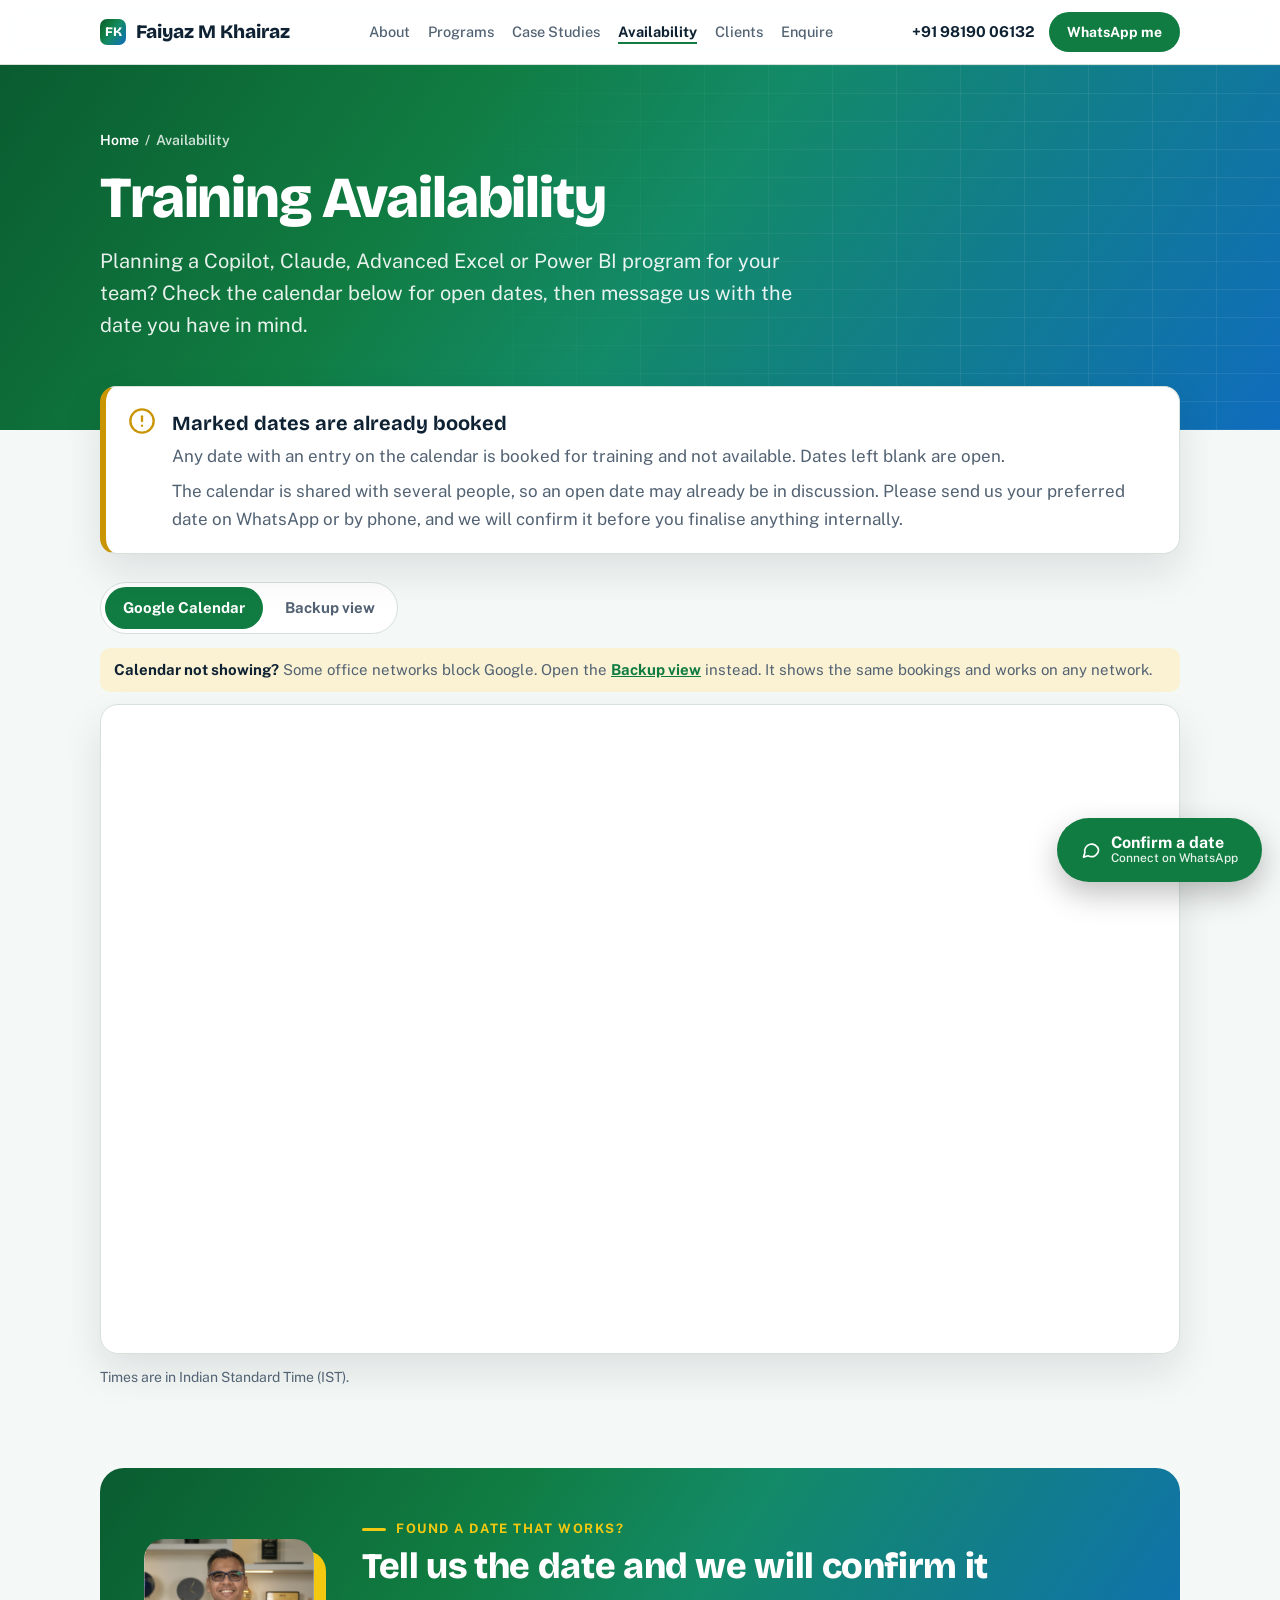
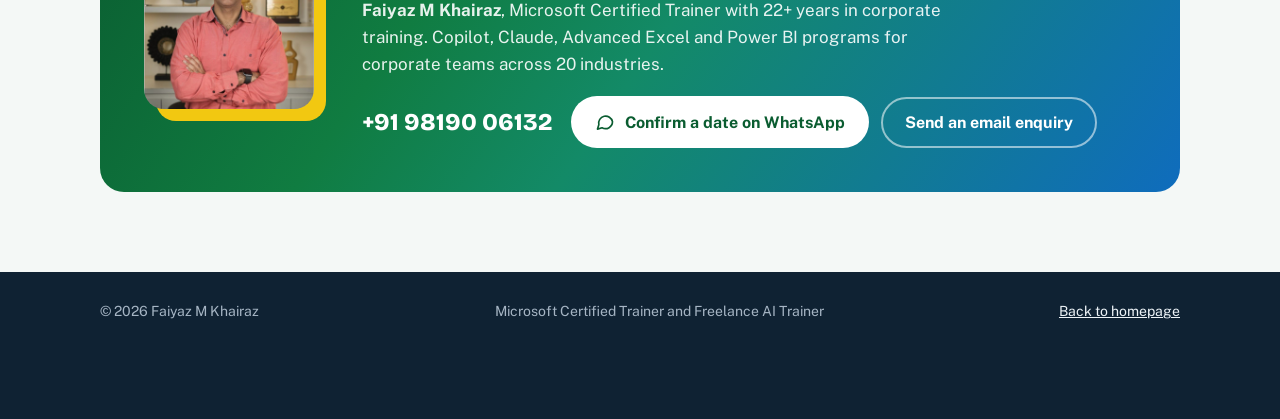
==== commit 98009e61: "Availability: 1-minute refresh, clearer backup-view hint above Google Calendar Co-Authored-By: Claud" ====
--- a/availability/index.html
+++ b/availability/index.html
@@ -33,7 +33,9 @@
 .cal{background:#FFFFFF;border:1px solid var(--line);border-radius:18px;overflow:hidden;box-shadow:0 18px 40px color-mix(in srgb,var(--ink) 10%,transparent)}
 .cal iframe{display:block;width:100%;height:clamp(520px,72vh,720px);border:0}
 .cal-alt{margin-top:12px;font-size:14px;color:var(--muted)}
-.cal-alt a,.av-msg a{color:var(--green);font-weight:700}
+.cal-alt a,.av-msg a,.cal-hint a{color:var(--green);font-weight:700}
+.cal-hint{margin:0 0 12px;padding:10px 14px;font-size:15px;color:var(--muted);background:var(--tint-gold);border-radius:10px}
+.cal-hint b{color:var(--ink)}
 
 /* Booked colour */
 :root{--busy:#C2412D;--tint-busy:#FCE9E5}
@@ -131,7 +133,7 @@
 
     <div class="tabs" role="tablist" aria-label="Choose a calendar view">
       <button type="button" role="tab" id="tab-google" aria-selected="true" aria-controls="panel-google">Google Calendar</button>
-      <button type="button" role="tab" id="tab-own" aria-selected="false" aria-controls="panel-own" tabindex="-1">Booked dates</button>
+      <button type="button" role="tab" id="tab-own" aria-selected="false" aria-controls="panel-own" tabindex="-1">Backup view</button>
     </div>
 
     <div id="panel-own" role="tabpanel" aria-labelledby="tab-own" hidden>
@@ -156,11 +158,12 @@
     </div>
 
     <div id="panel-google" role="tabpanel" aria-labelledby="tab-google">
+      <p class="cal-hint"><b>Calendar not showing?</b> Some office networks block Google. Open the <a href="#" id="back-own">Backup view</a> instead. It shows the same bookings and works on any network.</p>
       <div class="cal">
         <iframe id="gcal" title="Faiyaz M Khairaz training calendar in Google Calendar"
           data-src="https://calendar.google.com/calendar/embed?src=1q6n3rqcsvnal63nr944qm4htc%40group.calendar.google.com&amp;ctz=Asia%2FKolkata&amp;mode=MONTH&amp;showTitle=0&amp;showPrint=0&amp;showCalendars=0&amp;showTz=0&amp;wkst=2"></iframe>
       </div>
-      <p class="cal-alt">Google Calendar not loading? Some office networks block Google. Switch to <a href="#" id="back-own">Booked dates</a>, which works on any network. Times are in Indian Standard Time (IST).</p>
+      <p class="cal-alt">Times are in Indian Standard Time (IST).</p>
     </div>
   </div>
 </section>
@@ -310,8 +313,8 @@
 
   // Google Calendar is the default view. "Booked dates" loads the first time it is opened.
   show(1);
-  // Keep it live while the page is open: check for calendar changes every 5 minutes.
-  setInterval(function(){if(!document.hidden&&started)load();},300000);
+  // Keep it live while the page is open: check for calendar changes every minute.
+  setInterval(function(){if(!document.hidden&&started)load();},60000);
   document.addEventListener('visibilitychange',function(){if(!document.hidden&&loaded)load();});
 })();
 </script>
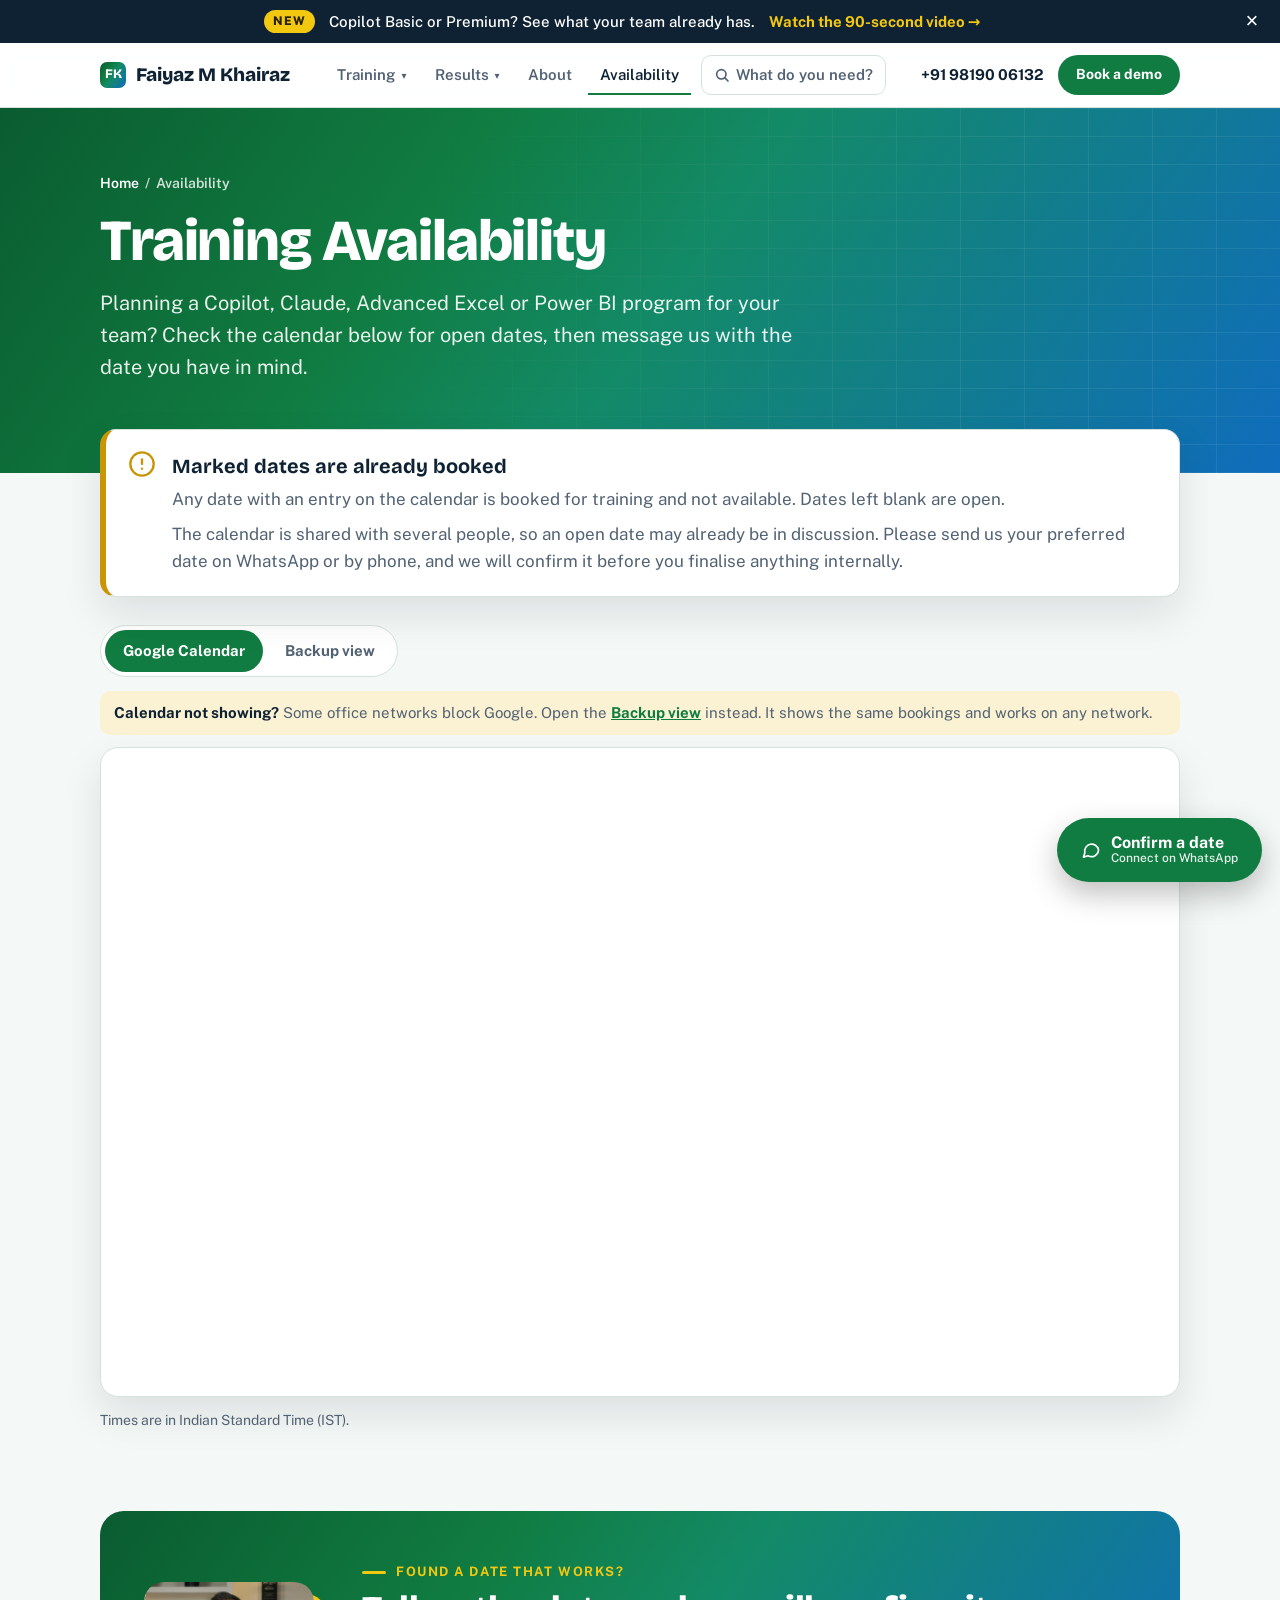
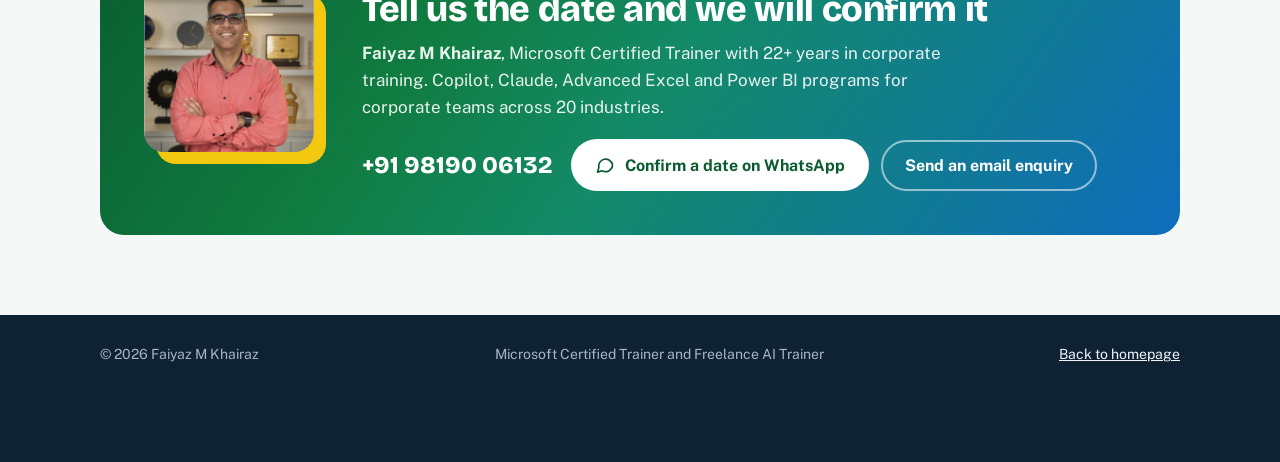
==== commit 9238a092: "New site menu: Training mega menu, Results dropdown, finder, announcement bar, phone menu; homepage " ====
--- a/availability/index.html
+++ b/availability/index.html
@@ -92,6 +92,8 @@
   .tabs button{flex:1;padding:11px 10px;font-size:14px}
 }
 </style>
+<link rel="stylesheet" href="/assets/nav/site-nav.css">
+<script src="/assets/nav/site-nav.js" defer></script>
 </head>
 <body>
 <header class="top">
--- a/assets/nav/site-nav.css
+++ b/assets/nav/site-nav.css
@@ -0,0 +1,111 @@
+/* Site menu for faiyazkhairaz.com: grouped dropdowns, Training mega menu,
+   "What do you need?" finder, announcement bar and phone menu.
+   Loaded on every page; the menu itself is built by site-nav.js. */
+:root{
+  --sn-ink:var(--ink,#0F2233);--sn-muted:var(--muted,#526273);--sn-line:var(--line,#D6E1DC);
+  --sn-surface:var(--surface,#FFFFFF);--sn-ground:var(--ground,#F4F8F6);--sn-green:var(--green,#107C41);
+  --sn-blue:var(--blue,#0F6CBD);--sn-tg:var(--tint-green,#E3F3EA);--sn-tb:var(--tint-blue,#E3EFFA);
+  --sn-tgold:var(--tint-gold,#FBF2D3);--sn-gold:#F2C811;--sn-on:var(--on-accent,#FFFFFF);
+  --sn-display:var(--display,"Bricolage Grotesque","Segoe UI",system-ui,sans-serif);
+  --sn-body:var(--body,"Public Sans","Segoe UI",system-ui,sans-serif);
+}
+
+/* Announcement bar */
+.sn-bar{background:#0F2233;color:#FFFFFF;font:500 15px/1.4 var(--sn-body);position:relative;z-index:41}
+.sn-bar .sn-bar-in{max-width:1160px;margin:0 auto;padding:10px 52px 10px 16px;display:flex;flex-wrap:wrap;align-items:center;justify-content:center;gap:6px 14px;text-align:center}
+.sn-bar .sn-new{font-size:12px;font-weight:800;letter-spacing:.08em;padding:3px 9px;border-radius:999px;background:var(--sn-gold);color:#2A2000}
+.sn-bar a{color:var(--sn-gold);font-weight:700;text-decoration:none}
+.sn-bar a:hover{text-decoration:underline}
+.sn-bar .sn-x{position:absolute;right:max(10px,env(safe-area-inset-right,0px));top:50%;transform:translateY(-50%);width:36px;height:36px;border:0;border-radius:50%;background:transparent;color:#FFFFFF;font-size:22px;line-height:1;cursor:pointer}
+.sn-bar .sn-x:hover{background:rgba(255,255,255,.12)}
+
+/* Menu row */
+.top .nav.sn-nav{display:flex;align-items:center;gap:4px}
+.sn-nav .sn-item,.sn-nav a.sn-link{appearance:none;border:0;background:transparent;font:600 15px/1 var(--sn-body);color:var(--sn-muted);padding:10px 12px;border-radius:10px;cursor:pointer;display:inline-flex;align-items:center;gap:6px;text-decoration:none;white-space:nowrap;min-height:40px}
+.sn-nav .sn-item:hover,.sn-nav a.sn-link:hover{color:var(--sn-ink);background:var(--sn-ground)}
+.sn-nav .sn-item[aria-expanded="true"]{background:var(--sn-tg);color:var(--sn-green)}
+.sn-nav .sn-item.sn-cur,.sn-nav a.sn-link.sn-cur{color:var(--sn-ink);box-shadow:inset 0 -2px 0 var(--sn-green);border-radius:0}
+.sn-nav .sn-caret{font-size:10px;transition:transform .15s}
+.sn-nav .sn-item[aria-expanded="true"] .sn-caret{transform:rotate(180deg)}
+.sn-nav .sn-find{border:1.5px solid var(--sn-line);margin-left:6px}
+.sn-nav .sn-find svg{width:16px;height:16px}
+@media (max-width:1120px){.top .tel{display:none}}
+@media (max-width:1020px){.sn-nav .sn-find .sn-find-t{display:none}}
+
+/* Dim layer */
+.sn-dim{position:fixed;inset:0;background:rgba(15,34,51,.38);z-index:39}
+
+/* Dropdown panels (live inside the sticky header) */
+.sn-panel{position:absolute;top:calc(100% + 8px);background:var(--sn-surface);color:var(--sn-ink);border-radius:20px;box-shadow:0 30px 70px rgba(15,34,51,.28);z-index:45;font-family:var(--sn-body)}
+.sn-panel a{color:var(--sn-ink);text-decoration:none}
+.sn-mega{left:50%;transform:translateX(-50%);width:min(1100px,calc(100vw - 32px));padding:28px;display:grid;grid-template-columns:minmax(0,1.15fr) minmax(0,1fr) minmax(0,1.2fr);gap:28px}
+.sn-col{display:flex;flex-direction:column;gap:4px;min-width:0}
+.sn-col + .sn-col{border-left:1px solid var(--sn-line);padding-left:24px}
+.sn-h{font-size:12px;font-weight:800;letter-spacing:.1em;color:var(--sn-muted);margin:0 0 6px 10px;text-transform:uppercase}
+.sn-row{display:flex;gap:14px;align-items:center;padding:11px 10px;border-radius:12px}
+.sn-row:hover,.sn-row:focus-visible{background:var(--sn-ground)}
+.sn-row.sn-hl{background:var(--sn-tg)}
+.sn-ic{width:40px;height:40px;flex:none;border-radius:10px;display:grid;place-items:center;font:800 15px var(--sn-display)}
+.sn-ic img{width:24px;height:auto}
+.sn-row b{display:flex;align-items:center;gap:8px;font-size:16px;line-height:1.25}
+.sn-row small{display:block;font-size:14px;color:var(--sn-muted);line-height:1.35;margin-top:2px}
+.sn-tag{font-size:10.5px;font-weight:800;letter-spacing:.06em;padding:3px 7px;border-radius:999px;background:var(--sn-gold);color:#2A2000}
+.sn-feat{display:flex;flex-direction:column;gap:10px;background:#0F2233;border-radius:16px;padding:14px;color:#FFFFFF!important}
+.sn-feat .sn-thumb{position:relative;display:block}
+.sn-feat img{width:100%;height:auto;aspect-ratio:16/9;object-fit:cover;border-radius:10px;display:block}
+.sn-feat .sn-play{position:absolute;left:50%;top:50%;width:54px;height:54px;margin:-27px 0 0 -27px;border-radius:50%;background:var(--sn-gold);display:grid;place-items:center}
+.sn-feat .sn-play::before{content:"";margin-left:5px;border-style:solid;border-width:10px 0 10px 16px;border-color:transparent transparent transparent #2A2000}
+.sn-feat .sn-k{font-size:12px;font-weight:800;letter-spacing:.1em;color:var(--sn-gold)}
+.sn-feat b{font:800 21px/1.15 var(--sn-display);color:#FFFFFF}
+.sn-feat .sn-go{font-weight:700;color:var(--sn-gold)}
+.sn-drop{width:400px;padding:12px;display:flex;flex-direction:column;gap:2px}
+.sn-drop .sn-row{justify-content:space-between}
+.sn-drop .sn-arrow{color:var(--sn-green);font-weight:800}
+
+/* Finder */
+.sn-finder{position:fixed;left:50%;top:max(90px,12vh);transform:translateX(-50%);width:min(720px,calc(100vw - 32px));max-height:calc(100vh - 120px);overflow:auto;background:var(--sn-surface);color:var(--sn-ink);border-radius:22px;box-shadow:0 30px 70px rgba(15,34,51,.32);padding:28px;z-index:60;font-family:var(--sn-body);display:flex;flex-direction:column;gap:16px}
+.sn-finder .sn-fh{display:flex;justify-content:space-between;align-items:center;gap:12px}
+.sn-finder h2{font:800 28px/1.1 var(--sn-display);margin:0;color:var(--sn-ink)}
+.sn-finder .sn-close{width:40px;height:40px;border-radius:50%;border:1px solid var(--sn-line);background:var(--sn-surface);color:var(--sn-ink);font-size:20px;cursor:pointer}
+.sn-grid{display:grid;grid-template-columns:repeat(2,minmax(0,1fr));gap:12px}
+.sn-opt{display:flex;gap:14px;align-items:center;padding:18px;border-radius:16px;border:2px solid var(--sn-line);text-decoration:none;color:var(--sn-ink)}
+.sn-opt:hover,.sn-opt:focus-visible{border-color:var(--sn-green);background:var(--sn-tg)}
+.sn-opt b{display:block;font-size:17px}
+.sn-opt small{display:block;font-size:14px;color:var(--sn-muted)}
+.sn-wa{display:block;text-align:center;font-weight:700;padding:14px;border-radius:999px;background:var(--sn-green);color:var(--sn-on)!important;text-decoration:none}
+.sn-finder .sn-note{font-size:13.5px;color:var(--sn-muted);text-align:center;margin:-6px 0 0}
+@media (max-width:600px){.sn-grid{grid-template-columns:1fr}.sn-finder{padding:20px}}
+
+/* Phone menu */
+.sn-burger{display:none;width:46px;height:46px;border-radius:12px;border:1.5px solid var(--sn-line);background:var(--sn-surface);color:var(--sn-ink);font-size:22px;line-height:1;cursor:pointer;flex:none}
+.sn-mobile{position:fixed;left:0;right:0;bottom:0;background:var(--sn-surface);color:var(--sn-ink);z-index:38;overflow-y:auto;padding:10px max(16px,env(safe-area-inset-left,0px)) calc(20px + env(safe-area-inset-bottom,0px));font-family:var(--sn-body);display:flex;flex-direction:column}
+.sn-mobile a{color:var(--sn-ink);text-decoration:none}
+.sn-acc{display:flex;justify-content:space-between;align-items:center;width:100%;min-height:56px;padding:0 6px;border:0;border-bottom:1px solid var(--sn-line);background:none;font:700 18px var(--sn-body);color:var(--sn-ink);cursor:pointer;text-align:left}
+.sn-acc .sn-caret{font-size:12px;transition:transform .15s}
+.sn-acc[aria-expanded="true"] .sn-caret{transform:rotate(180deg)}
+.sn-sub{display:flex;flex-direction:column;padding:6px 0 10px}
+.sn-sub a{display:flex;gap:10px;align-items:center;padding:12px 8px;border-radius:10px;font-size:16px;font-weight:600}
+.sn-sub a:hover{background:var(--sn-ground)}
+.sn-sub img{width:22px;height:auto}
+.sn-mlink{display:flex;align-items:center;min-height:56px;padding:0 6px;border-bottom:1px solid var(--sn-line);font-size:18px;font-weight:700}
+.sn-mcta{margin-top:auto;display:flex;flex-direction:column;gap:10px;padding-top:18px}
+.sn-mcta a{text-align:center;font-weight:700;font-size:16px;padding:15px;border-radius:999px}
+.sn-mcta .sn-p{background:var(--sn-green);color:var(--sn-on)}
+.sn-mcta .sn-s{border:2px solid var(--sn-ink)}
+@media (max-width:900px){.sn-burger{display:inline-grid;place-items:center}.top .top-cta .btn{display:none}.top .nav.sn-nav{display:none}}
+@media (min-width:901px){.sn-mobile{display:none!important}}
+
+/* Homepage teaser card (Programs section) */
+.sn-teaser{grid-column:1/-1;display:grid;grid-template-columns:minmax(0,1.1fr) minmax(0,1fr);gap:28px;align-items:center;background:#0F2233;color:#FFFFFF;border-radius:18px;padding:28px 32px;text-decoration:none}
+.sn-teaser .sn-new{justify-self:start;font-size:12px;font-weight:800;letter-spacing:.08em;padding:5px 11px;border-radius:999px;background:var(--sn-gold);color:#2A2000}
+.sn-teaser .sn-tx{display:grid;gap:12px}
+.sn-teaser h3{font:800 clamp(24px,2.6vw,30px)/1.1 var(--sn-display);margin:0;color:#FFFFFF}
+.sn-teaser p{margin:0;color:#C9D7E1;font-size:16px}
+.sn-teaser .sn-go{font-weight:700;color:var(--sn-gold)}
+.sn-teaser img{width:100%;height:auto;aspect-ratio:16/9;object-fit:cover;border-radius:12px;display:block}
+.sn-teaser:hover .sn-go{text-decoration:underline}
+.prog .sn-proglink{font-weight:700;color:var(--pc,var(--sn-blue));text-decoration:none;margin-top:auto}
+.prog .sn-proglink:hover{text-decoration:underline}
+@media (max-width:760px){.sn-teaser{grid-template-columns:1fr;padding:22px}}
+@media (prefers-reduced-motion:reduce){.sn-nav .sn-caret,.sn-acc .sn-caret{transition:none}}
+.sn-bar[hidden],.sn-panel[hidden],.sn-finder[hidden],.sn-mobile[hidden],.sn-dim[hidden],.sn-sub[hidden]{display:none!important}
